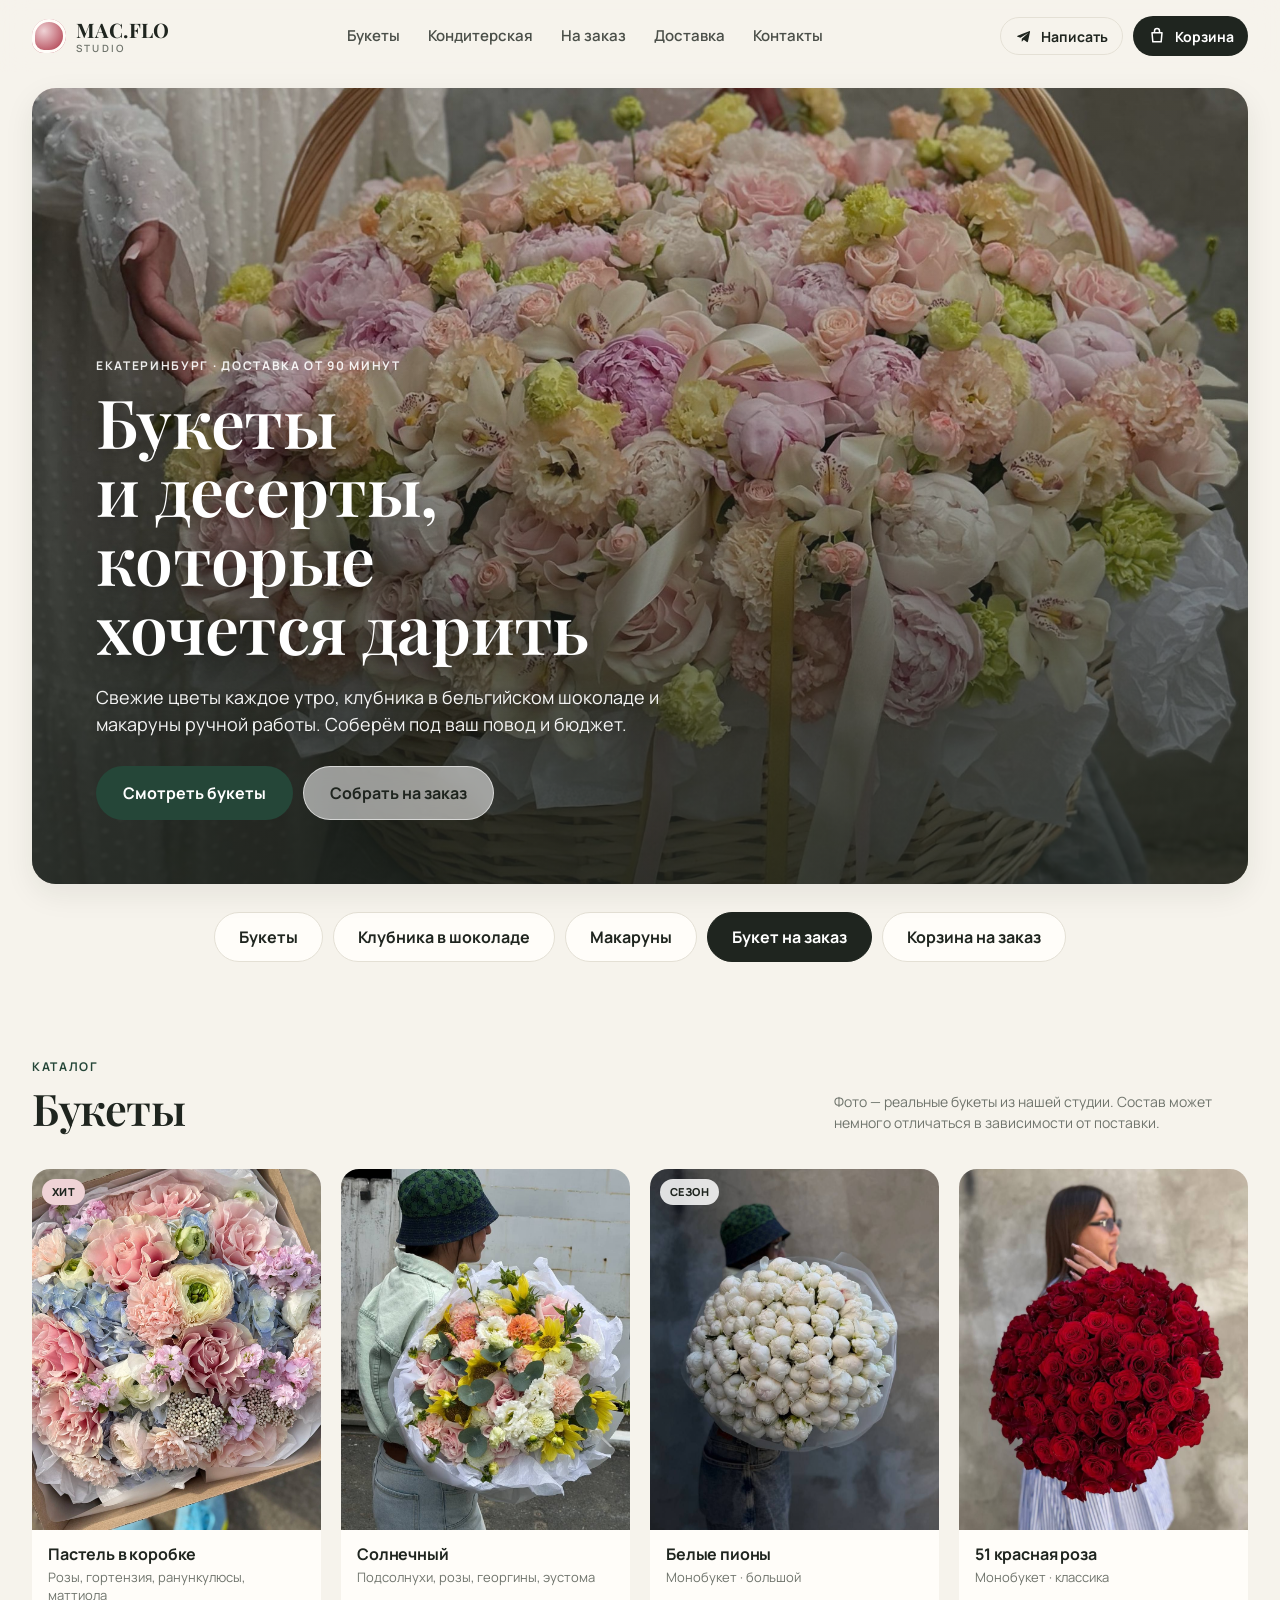
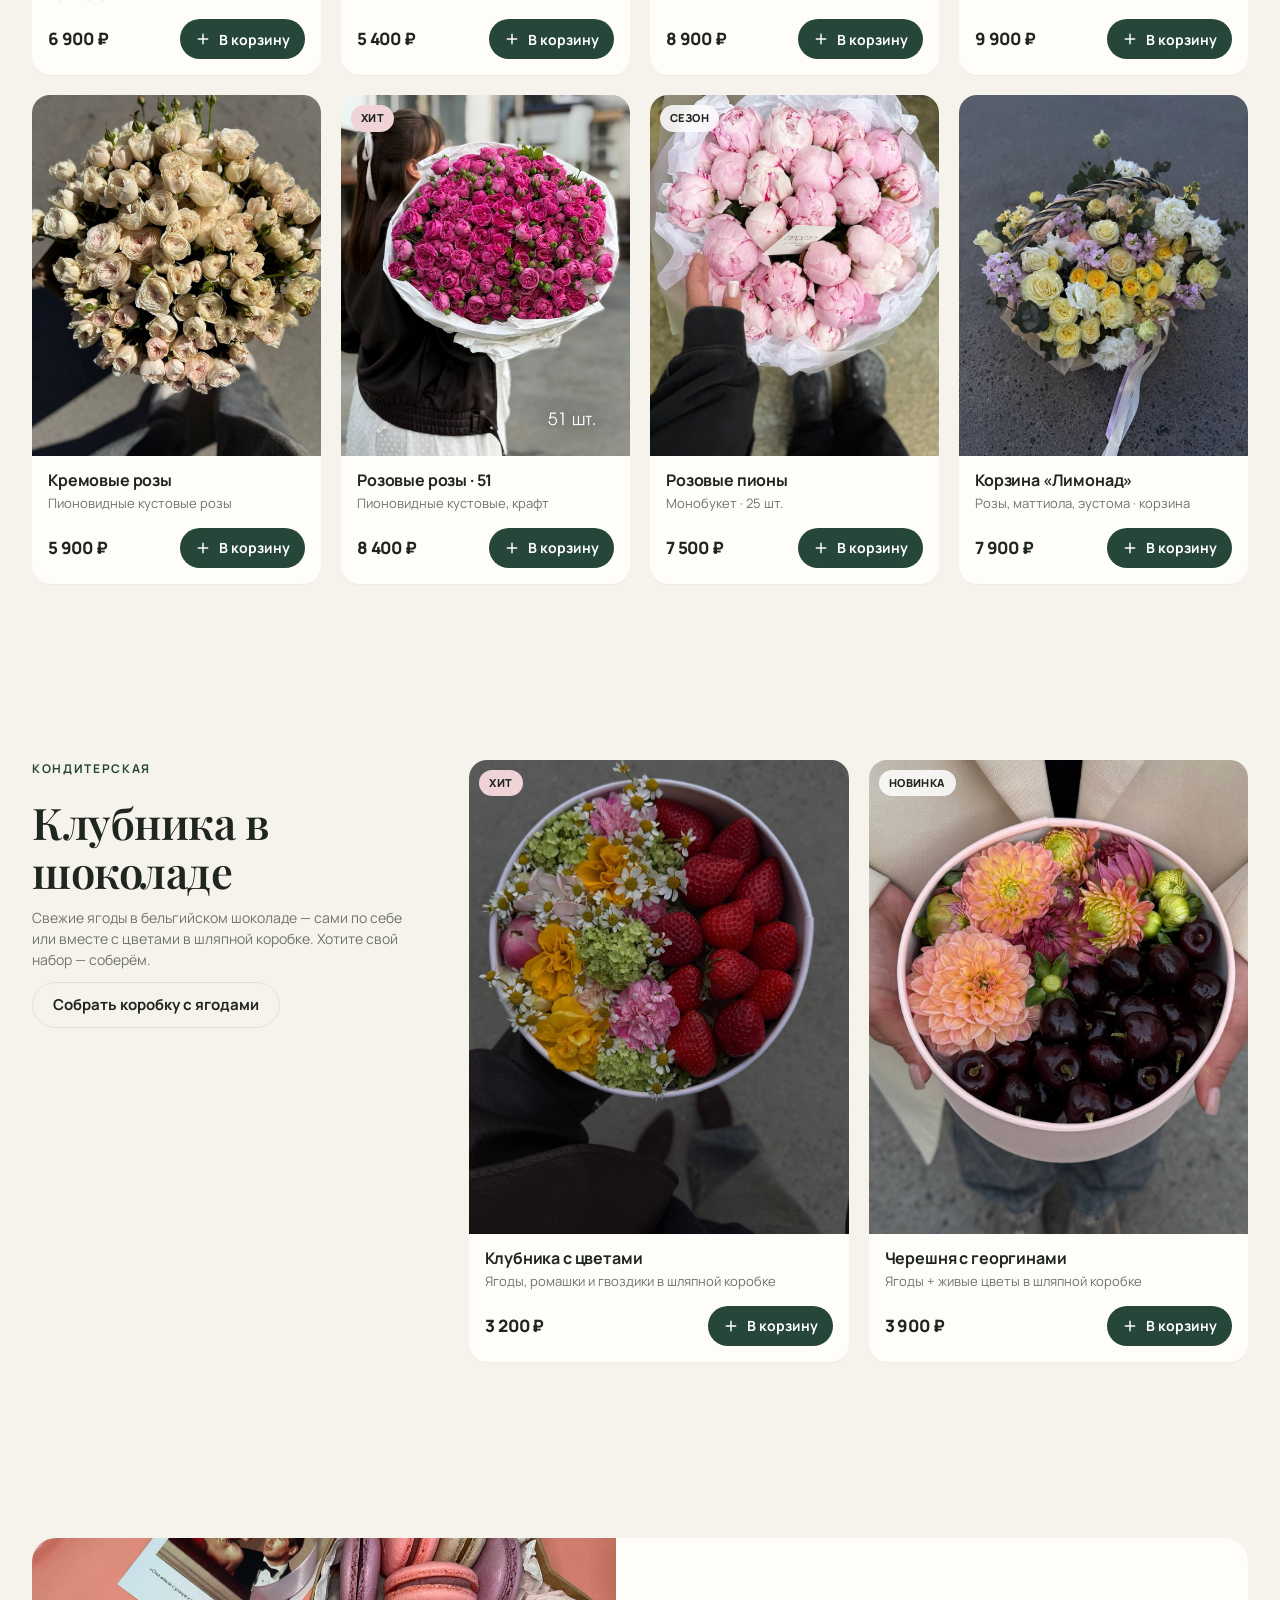
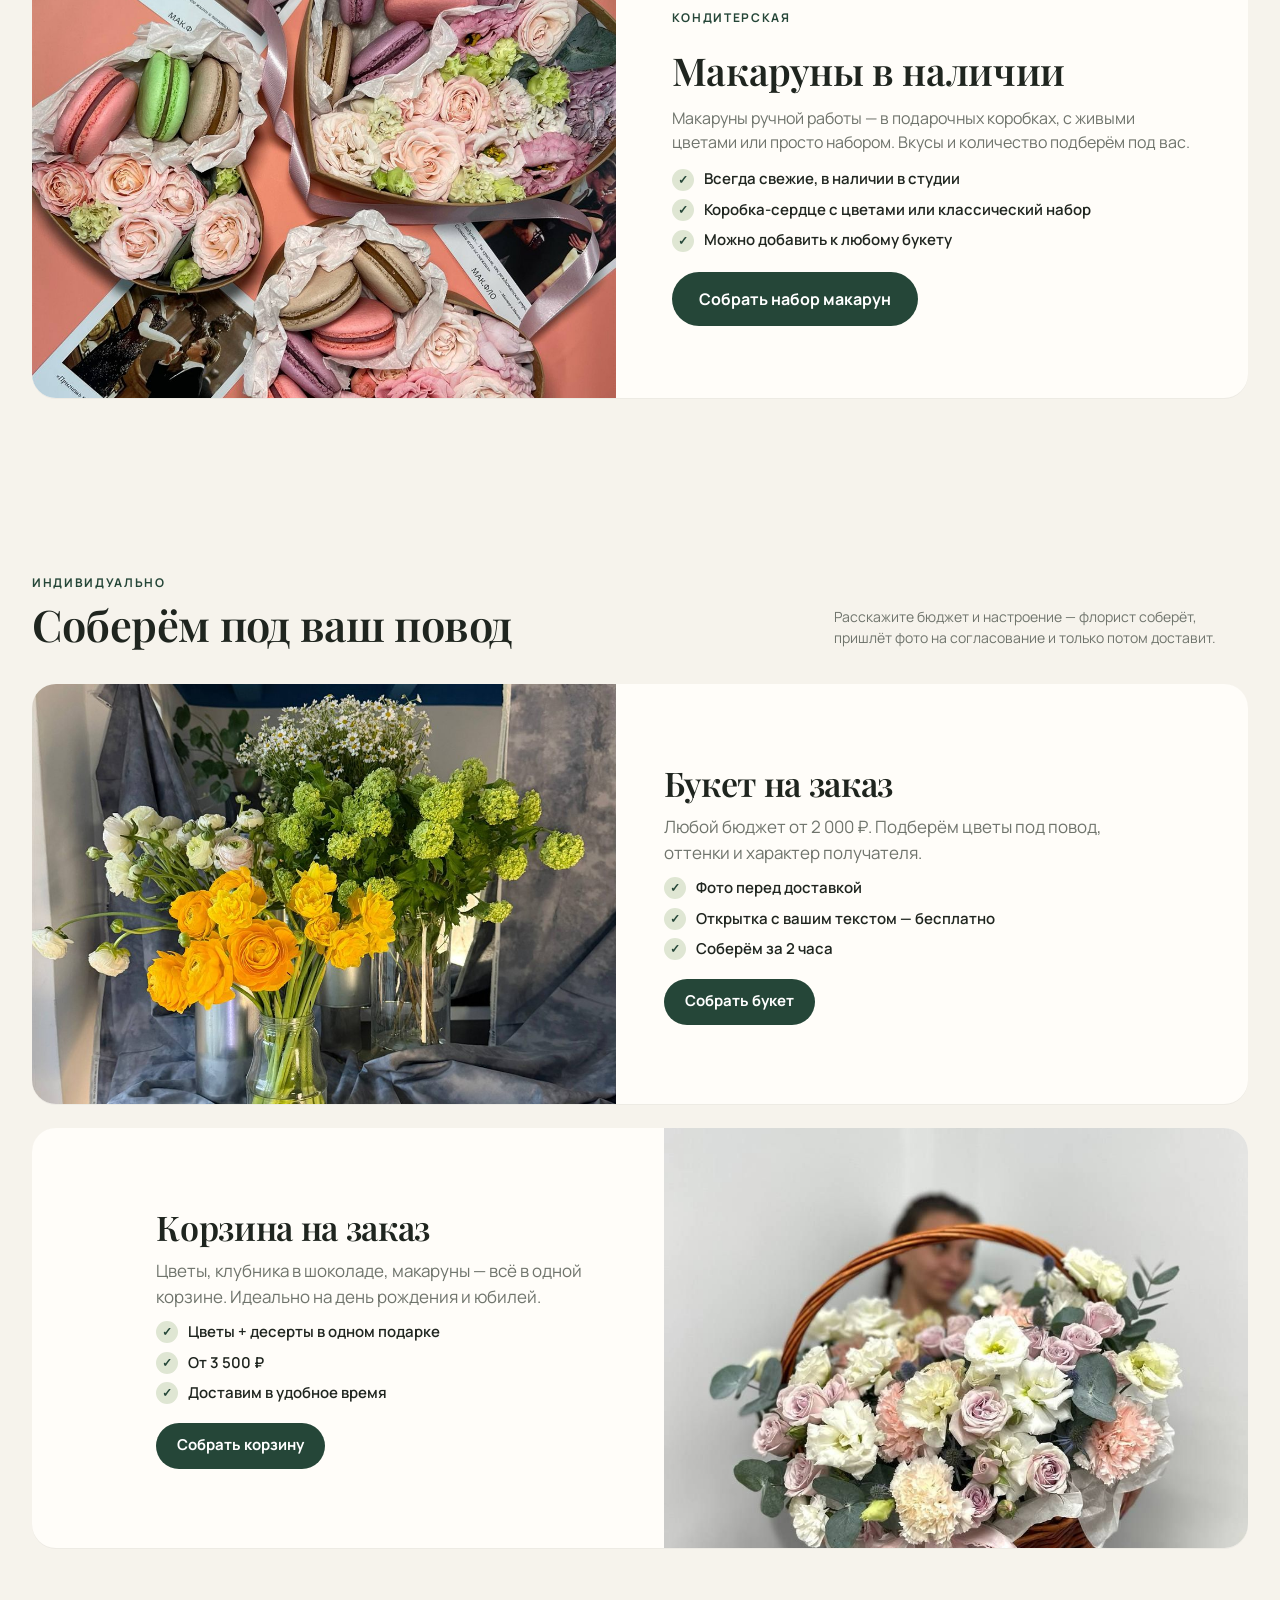
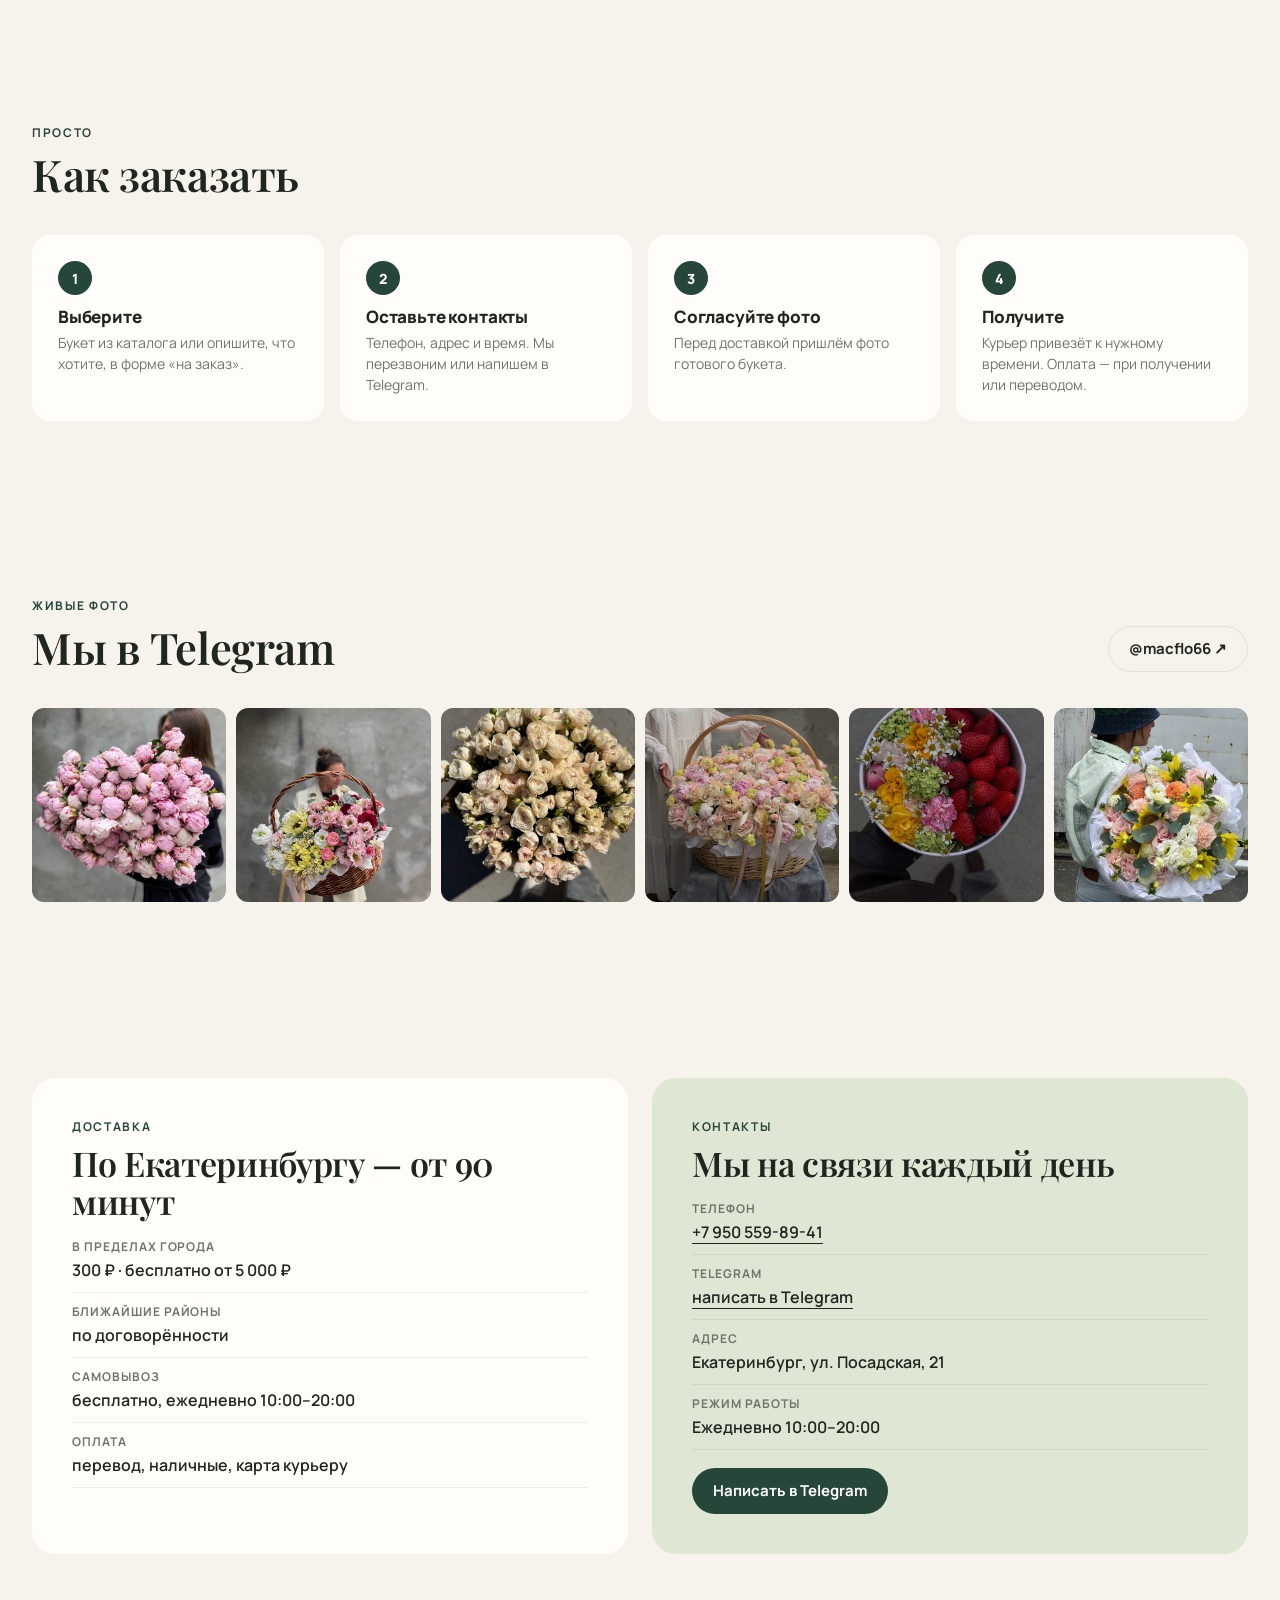
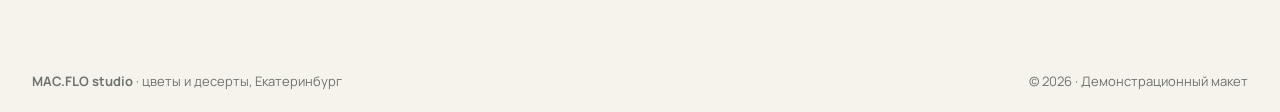
==== site/index.html @ b6277326 "MAC.FLO: демо-сайт цветочного магазина Статический лендинг: hero со схлопыванием при скролле, катало" ====
<!doctype html>
<html lang="ru">
<head>
  <meta charset="UTF-8" />
  <meta name="viewport" content="width=device-width, initial-scale=1, viewport-fit=cover" />
  <meta name="description" content="MAC.FLO — свежие букеты, клубника в шоколаде и макаруны с доставкой по Екатеринбургу. Соберём букет или корзину под ваш повод." />
  <meta name="theme-color" content="#f6f3ec" />
  <title>MAC.FLO — букеты и десерты · Екатеринбург</title>
  <link rel="icon" href="favicon.svg" type="image/svg+xml" />
  <link rel="preconnect" href="https://fonts.googleapis.com" />
  <link rel="preconnect" href="https://fonts.gstatic.com" crossorigin />
  <link href="https://fonts.googleapis.com/css2?family=Manrope:wght@400;500;600;700;800&family=Playfair+Display:wght@500;600;700&display=swap" rel="stylesheet" />
  <link rel="stylesheet" href="styles.css" />
</head>
<body>
  <a class="skip-link" href="#catalog">К каталогу</a>

  <!-- ================= HEADER ================= -->
  <header class="topbar" id="topbar">
    <div class="wrap topbar__inner">
      <a class="logo" href="#top" aria-label="MAC.FLO — на главную">
        <span class="logo__mark" aria-hidden="true"></span>
        <span class="logo__text">MAC.FLO<small>studio</small></span>
      </a>
      <nav class="topnav" aria-label="Разделы">
        <a href="#catalog">Букеты</a>
        <a href="#sweets">Кондитерская</a>
        <a href="#custom">На заказ</a>
        <a href="#delivery">Доставка</a>
        <a href="#contacts">Контакты</a>
      </nav>
      <div class="topbar__actions">
        <a class="btn btn--ghost btn--sm topbar__tg" data-tg-link href="#" target="_blank" rel="noopener">
          <svg width="18" height="18" viewBox="0 0 24 24" aria-hidden="true"><path fill="currentColor" d="M9.04 15.6 8.9 19.4c.4 0 .6-.2.8-.4l2-1.9 4.1 3c.8.4 1.3.2 1.5-.7l2.7-12.6c.3-1.2-.4-1.6-1.2-1.3L3.6 11.7c-1.1.4-1.1 1.1-.2 1.4l3.9 1.2 9.1-5.7c.4-.3.8-.1.5.2z"/></svg>
          <span>Написать</span>
        </a>
        <button class="cartbtn" type="button" data-open-cart aria-label="Открыть корзину">
          <svg width="20" height="20" viewBox="0 0 24 24" aria-hidden="true"><path fill="none" stroke="currentColor" stroke-width="1.8" stroke-linecap="round" stroke-linejoin="round" d="M6 8h12l-1 11H7L6 8zm3 0V6a3 3 0 0 1 6 0v2"/></svg>
          <span class="cartbtn__label">Корзина</span>
          <span class="cartbtn__count" data-cart-count hidden>0</span>
        </button>
      </div>
    </div>
  </header>

  <main id="top">

    <!-- ================= HERO ================= -->
    <section class="hero" aria-label="Главное">
      <div class="hero__frame" data-hero-frame>
        <div class="hero__media" data-hero-media>
          <img src="img/hero.jpg" alt="" data-ph="hero.jpg · вертикальное фото букета крупно, 1600×2000" onerror="this.classList.add('is-missing')" />
        </div>
        <div class="hero__shade" aria-hidden="true"></div>
        <div class="hero__content" data-hero-content>
          <p class="hero__eyebrow">Екатеринбург · доставка от 90 минут</p>
          <h1>Букеты и&nbsp;десерты, которые хочется дарить</h1>
          <p class="hero__lead">Свежие цветы каждое утро, клубника в бельгийском шоколаде и макаруны ручной работы. Соберём под ваш повод и бюджет.</p>
          <div class="hero__cta">
            <a class="btn btn--primary btn--lg" href="#catalog">Смотреть букеты</a>
            <a class="btn btn--glass btn--lg" href="#custom">Собрать на заказ</a>
          </div>
        </div>
      </div>
    </section>

    <!-- ================= CATEGORY NAV ================= -->
    <nav class="catnav wrap" aria-label="Категории">
      <a class="catnav__btn" href="#catalog">Букеты</a>
      <a class="catnav__btn" href="#sweets">Клубника в шоколаде</a>
      <a class="catnav__btn" href="#macarons">Макаруны</a>
      <a class="catnav__btn" href="#custom-bouquet">Букет на заказ</a>
      <a class="catnav__btn" href="#custom-basket">Корзина на заказ</a>
    </nav>

    <!-- ================= BOUQUETS ================= -->
    <section class="section wrap" id="catalog">
      <header class="section__head">
        <div>
          <p class="eyebrow">Каталог</p>
          <h2>Букеты</h2>
        </div>
        <p class="section__note">Фото — реальные букеты из нашей студии. Состав может немного отличаться в зависимости от поставки.</p>
      </header>
      <div class="grid" data-products="bouquets"></div>
    </section>

    <!-- ================= SWEETS ================= -->
    <section class="section wrap" id="sweets">
      <div class="sweets">
        <header class="sweets__head">
          <p class="eyebrow">Кондитерская</p>
          <h2>Клубника в шоколаде</h2>
          <p class="section__note">Свежие ягоды в бельгийском шоколаде — сами по себе или вместе с цветами в шляпной коробке. Хотите свой набор — соберём.</p>
          <button class="btn btn--ghost" type="button" data-open-custom="berries">Собрать коробку с ягодами</button>
        </header>
        <div class="grid grid--2" data-products="berries"></div>
      </div>
    </section>

    <!-- ================= MACARONS ================= -->
    <section class="section wrap" id="macarons">
      <article class="feature">
        <div class="feature__media media">
          <img src="img/macarons.jpg" alt="Макаруны с цветами в коробках-сердцах" data-ph="macarons" onerror="this.classList.add('is-missing')" />
        </div>
        <div class="feature__body">
          <p class="eyebrow">Кондитерская</p>
          <h2>Макаруны в наличии</h2>
          <p>Макаруны ручной работы — в подарочных коробках, с живыми цветами или просто набором. Вкусы и количество подберём под вас.</p>
          <ul class="checks">
            <li>Всегда свежие, в наличии в студии</li>
            <li>Коробка-сердце с цветами или классический набор</li>
            <li>Можно добавить к любому букету</li>
          </ul>
          <button class="btn btn--primary btn--lg" type="button" data-open-custom="macarons">Собрать набор макарун</button>
        </div>
      </article>
    </section>

    <!-- ================= CUSTOM ORDER ================= -->
    <section class="section wrap" id="custom">
      <header class="section__head">
        <div>
          <p class="eyebrow">Индивидуально</p>
          <h2>Соберём под ваш повод</h2>
        </div>
        <p class="section__note">Расскажите бюджет и настроение — флорист соберёт, пришлёт фото на согласование и только потом доставит.</p>
      </header>

      <div class="custom">
        <article class="custom__card" id="custom-bouquet">
          <div class="custom__media media">
            <img src="img/custom-bouquet.jpg" alt="" data-ph="custom-bouquet · флорист собирает букет" onerror="this.classList.add('is-missing')" />
          </div>
          <div class="custom__body">
            <h3>Букет на заказ</h3>
            <p>Любой бюджет от 2 000 ₽. Подберём цветы под повод, оттенки и характер получателя.</p>
            <ul class="checks">
              <li>Фото перед доставкой</li>
              <li>Открытка с вашим текстом — бесплатно</li>
              <li>Соберём за 2 часа</li>
            </ul>
            <button class="btn btn--primary" type="button" data-open-custom="bouquet">Собрать букет</button>
          </div>
        </article>

        <article class="custom__card" id="custom-basket">
          <div class="custom__media media">
            <img src="img/custom-basket.jpg" alt="" data-ph="custom-basket · корзина с цветами и клубникой" onerror="this.classList.add('is-missing')" />
          </div>
          <div class="custom__body">
            <h3>Корзина на заказ</h3>
            <p>Цветы, клубника в шоколаде, макаруны — всё в одной корзине. Идеально на день рождения и юбилей.</p>
            <ul class="checks">
              <li>Цветы + десерты в одном подарке</li>
              <li>От 3 500 ₽</li>
              <li>Доставим в удобное время</li>
            </ul>
            <button class="btn btn--primary" type="button" data-open-custom="basket">Собрать корзину</button>
          </div>
        </article>
      </div>
    </section>

    <!-- ================= HOW IT WORKS ================= -->
    <section class="section wrap steps-section" id="how">
      <header class="section__head">
        <div>
          <p class="eyebrow">Просто</p>
          <h2>Как заказать</h2>
        </div>
      </header>
      <ol class="steps">
        <li><span class="steps__n">1</span><h3>Выберите</h3><p>Букет из каталога или опишите, что хотите, в форме «на заказ».</p></li>
        <li><span class="steps__n">2</span><h3>Оставьте контакты</h3><p>Телефон, адрес и время. Мы перезвоним или напишем в Telegram.</p></li>
        <li><span class="steps__n">3</span><h3>Согласуйте фото</h3><p>Перед доставкой пришлём фото готового букета.</p></li>
        <li><span class="steps__n">4</span><h3>Получите</h3><p>Курьер привезёт к нужному времени. Оплата — при получении или переводом.</p></li>
      </ol>
    </section>

    <!-- ================= INSTAGRAM ================= -->
    <section class="section wrap" id="insta">
      <header class="section__head">
        <div>
          <p class="eyebrow">Живые фото</p>
          <h2>Мы в Telegram</h2>
        </div>
        <a class="btn btn--ghost" data-tg-link href="#" target="_blank" rel="noopener">@macflo66 ↗</a>
      </header>
      <div class="insta">
        <a class="insta__item media" data-tg-link href="#" target="_blank" rel="noopener"><img src="img/insta-01.jpg" alt="" data-ph="insta-01" onerror="this.classList.add('is-missing')" /></a>
        <a class="insta__item media" data-tg-link href="#" target="_blank" rel="noopener"><img src="img/insta-02.jpg" alt="" data-ph="insta-02" onerror="this.classList.add('is-missing')" /></a>
        <a class="insta__item media" data-tg-link href="#" target="_blank" rel="noopener"><img src="img/insta-03.jpg" alt="" data-ph="insta-03" onerror="this.classList.add('is-missing')" /></a>
        <a class="insta__item media" data-tg-link href="#" target="_blank" rel="noopener"><img src="img/insta-04.jpg" alt="" data-ph="insta-04" onerror="this.classList.add('is-missing')" /></a>
        <a class="insta__item media" data-tg-link href="#" target="_blank" rel="noopener"><img src="img/insta-05.jpg" alt="" data-ph="insta-05" onerror="this.classList.add('is-missing')" /></a>
        <a class="insta__item media" data-tg-link href="#" target="_blank" rel="noopener"><img src="img/insta-06.jpg" alt="" data-ph="insta-06" onerror="this.classList.add('is-missing')" /></a>
      </div>
    </section>

    <!-- ================= DELIVERY & CONTACTS ================= -->
    <section class="section wrap" id="delivery">
      <div class="info">
        <div class="info__card">
          <p class="eyebrow">Доставка</p>
          <h2>По Екатеринбургу — от 90 минут</h2>
          <dl class="facts">
            <div><dt>В пределах города</dt><dd>300 ₽ · бесплатно от 5 000 ₽</dd></div>
            <div><dt>Ближайшие районы</dt><dd>по договорённости</dd></div>
            <div><dt>Самовывоз</dt><dd>бесплатно, ежедневно 10:00–20:00</dd></div>
            <div><dt>Оплата</dt><dd>перевод, наличные, карта курьеру</dd></div>
          </dl>
        </div>
        <div class="info__card info__card--contacts" id="contacts">
          <p class="eyebrow">Контакты</p>
          <h2>Мы на связи каждый день</h2>
          <dl class="facts">
            <div><dt>Телефон</dt><dd><a href="tel:+79505598941">+7 950 559-89-41</a></dd></div>
            <div><dt>Telegram</dt><dd><a data-tg-link href="#" target="_blank" rel="noopener">написать в Telegram</a></dd></div>
            <div><dt>Адрес</dt><dd>Екатеринбург, ул. Посадская, 21</dd></div>
            <div><dt>Режим работы</dt><dd>Ежедневно 10:00–20:00</dd></div>
          </dl>
          <a class="btn btn--primary" data-tg-link href="#" target="_blank" rel="noopener">Написать в Telegram</a>
        </div>
      </div>
    </section>
  </main>

  <footer class="footer">
    <div class="wrap footer__inner">
      <p><strong>MAC.FLO studio</strong> · цветы и десерты, Екатеринбург</p>
      <p>© <span data-year></span> · Демонстрационный макет</p>
    </div>
  </footer>

  <!-- ================= MOBILE BOTTOM BAR ================= -->
  <nav class="bottombar" aria-label="Быстрые действия">
    <a href="#catalog"><svg viewBox="0 0 24 24" aria-hidden="true"><path fill="none" stroke="currentColor" stroke-width="1.8" stroke-linecap="round" d="M4 5h6v6H4zM14 5h6v6h-6zM4 13h6v6H4zM14 13h6v6h-6z"/></svg><span>Каталог</span></a>
    <a href="#custom"><svg viewBox="0 0 24 24" aria-hidden="true"><path fill="none" stroke="currentColor" stroke-width="1.8" stroke-linecap="round" stroke-linejoin="round" d="M12 20s-7-4.5-7-10a4 4 0 0 1 7-2.6A4 4 0 0 1 19 10c0 5.5-7 10-7 10z"/></svg><span>На заказ</span></a>
    <a data-tg-link href="#" target="_blank" rel="noopener"><svg viewBox="0 0 24 24" aria-hidden="true"><path fill="currentColor" d="M9.04 15.6 8.9 19.4c.4 0 .6-.2.8-.4l2-1.9 4.1 3c.8.4 1.3.2 1.5-.7l2.7-12.6c.3-1.2-.4-1.6-1.2-1.3L3.6 11.7c-1.1.4-1.1 1.1-.2 1.4l3.9 1.2 9.1-5.7c.4-.3.8-.1.5.2z"/></svg><span>Telegram</span></a>
    <button type="button" data-open-cart><svg viewBox="0 0 24 24" aria-hidden="true"><path fill="none" stroke="currentColor" stroke-width="1.8" stroke-linecap="round" stroke-linejoin="round" d="M6 8h12l-1 11H7L6 8zm3 0V6a3 3 0 0 1 6 0v2"/></svg><span>Корзина</span><b data-cart-count hidden>0</b></button>
  </nav>

  <!-- ================= CART DRAWER ================= -->
  <div class="overlay" data-overlay hidden></div>
  <aside class="drawer" id="cart" role="dialog" aria-modal="true" aria-labelledby="cart-title" hidden>
    <header class="drawer__head">
      <h2 id="cart-title">Корзина</h2>
      <button class="iconbtn" type="button" data-close-drawer aria-label="Закрыть">✕</button>
    </header>

    <div class="drawer__body" data-cart-view="items">
      <div class="cart-empty" data-cart-empty>
        <p>Пока пусто.</p>
        <a class="btn btn--primary" href="#catalog" data-close-drawer>Выбрать букет</a>
      </div>
      <ul class="cart-list" data-cart-list></ul>
    </div>

    <footer class="drawer__foot" data-cart-foot hidden>
      <div class="drawer__total"><span>Итого</span><strong data-cart-total>0 ₽</strong></div>
      <p class="drawer__hint">Доставка считается после подтверждения. От 5 000 ₽ — бесплатно.</p>
      <button class="btn btn--primary btn--lg btn--block" type="button" data-go-checkout>Оформить заказ</button>
    </footer>

    <!-- checkout form -->
    <form class="drawer__body checkout" data-cart-view="checkout" hidden novalidate>
      <button class="linkbtn" type="button" data-back-to-cart>← Назад в корзину</button>
      <h3>Куда и когда доставить</h3>

      <fieldset class="seg" aria-label="Способ получения">
        <label><input type="radio" name="fulfil" value="delivery" checked /><span>Доставка</span></label>
        <label><input type="radio" name="fulfil" value="pickup" /><span>Самовывоз</span></label>
      </fieldset>

      <label class="field"><span>Ваше имя</span><input name="name" required autocomplete="name" placeholder="Анна" /></label>
      <label class="field"><span>Телефон</span><input name="phone" required type="tel" inputmode="tel" autocomplete="tel" placeholder="+7 900 000-00-00" /></label>
      <label class="field" data-address-field><span>Адрес доставки</span><input name="address" autocomplete="street-address" placeholder="Улица, дом, квартира" /></label>
      <div class="field-row">
        <label class="field"><span>Дата</span><input name="date" type="date" required /></label>
        <label class="field"><span>Время</span>
          <select name="time" required>
            <option value="">Выберите</option>
            <option>10:00–13:00</option><option>13:00–16:00</option><option>16:00–20:00</option>
          </select>
        </label>
      </div>
      <label class="field"><span>Текст открытки <em>необязательно</em></span><input name="card" placeholder="С днём рождения, мама!" /></label>
      <label class="field"><span>Комментарий <em>необязательно</em></span><textarea name="comment" rows="2" placeholder="Позвонить за час, не звонить в домофон…"></textarea></label>

      <div class="drawer__total"><span>Итого</span><strong data-cart-total>0 ₽</strong></div>
      <button class="btn btn--primary btn--lg btn--block" type="submit">Отправить заказ</button>
      <p class="drawer__hint">Нажимая кнопку, вы соглашаетесь на обработку персональных данных. Мы перезвоним для подтверждения.</p>
    </form>

    <!-- success -->
    <div class="drawer__body success" data-cart-view="success" hidden>
      <div class="success__icon" aria-hidden="true">✓</div>
      <h3>Заказ <span data-order-no>№1</span> принят</h3>
      <p>Мы уже получили его в Telegram и скоро свяжемся с вами для подтверждения.</p>
      <button class="btn btn--primary" type="button" data-close-drawer>Отлично</button>
    </div>
  </aside>

  <!-- ================= CUSTOM ORDER MODAL ================= -->
  <div class="modal" id="custom-modal" role="dialog" aria-modal="true" aria-labelledby="custom-title" hidden>
    <form class="modal__card" novalidate>
      <header class="drawer__head">
        <h2 id="custom-title">Букет на заказ</h2>
        <button class="iconbtn" type="button" data-close-modal aria-label="Закрыть">✕</button>
      </header>
      <div class="modal__body">
        <input type="hidden" name="kind" value="bouquet" />
        <div class="field">
          <span data-budget-label>Бюджет</span>
          <div class="chips" data-chips="budget"></div>
        </div>
        <div class="field">
          <span>Повод</span>
          <div class="chips" data-chips="occasion">
            <button type="button" class="chip">День рождения</button>
            <button type="button" class="chip">Свидание</button>
            <button type="button" class="chip">Маме</button>
            <button type="button" class="chip">Юбилей</button>
            <button type="button" class="chip">Просто так</button>
          </div>
        </div>
        <div class="field">
          <span data-palette-label>Оттенки</span>
          <div class="chips chips--colors" data-chips="colors" data-multi></div>
        </div>
        <div class="field" data-extra-field hidden>
          <span data-extra-label>Вкусы</span>
          <div class="chips" data-chips="extra" data-multi></div>
        </div>
        <label class="field"><span>Пожелания <em>необязательно</em></span><textarea name="wish" rows="2" placeholder="Любит пионы, без лилий, нужен большой…"></textarea></label>
        <div class="field-row">
          <label class="field"><span>Ваше имя</span><input name="name" required placeholder="Анна" /></label>
          <label class="field"><span>Телефон</span><input name="phone" required type="tel" inputmode="tel" placeholder="+7 900 000-00-00" /></label>
        </div>
        <label class="field"><span>Когда нужно</span><input name="date" type="date" /></label>
      </div>
      <footer class="modal__foot">
        <button class="btn btn--primary btn--lg btn--block" type="submit">Отправить заявку</button>
        <a class="btn btn--ghost btn--block" data-tg-link href="#" target="_blank" rel="noopener">Или написать в Telegram напрямую</a>
      </footer>
      <div class="modal__success" hidden>
        <div class="success__icon" aria-hidden="true">✓</div>
        <h3>Заявка отправлена</h3>
        <p>Флорист свяжется с вами в течение 15 минут в рабочее время.</p>
        <button class="btn btn--primary" type="button" data-close-modal>Хорошо</button>
      </div>
    </form>
  </div>

  <div class="toast" role="status" aria-live="polite" data-toast></div>

  <script src="secrets.js"></script>
  <script src="config.js"></script>
  <script src="app.js"></script>
</body>
</html>
---- site/styles.css ----
/* ============================================================
   MAC.FLO — светлый инста-магазин. Mobile-first.
   ============================================================ */

:root {
  --paper: #f6f3ec;
  --surface: #fffdf9;
  --ink: #1f251f;
  --muted: #6f746c;
  --line: #e4e0d5;
  --green: #254638;
  --green-hover: #1b3629;
  --sage: #dfe6d3;
  --clay: #ead9d0;
  --sand: #ebe2cc;
  --rose: #efd3d6;
  --berry: #b8515f;
  --shadow: 0 10px 30px rgba(31, 37, 31, .08);
  --shadow-lg: 0 24px 60px rgba(31, 37, 31, .16);
  --r-xl: 32px;
  --r-lg: 24px;
  --r-md: 18px;
  --r-sm: 12px;
  --font-body: "Manrope", "Segoe UI", Arial, sans-serif;
  --font-display: "Playfair Display", Georgia, "Times New Roman", serif;
  --topbar-h: 64px;
  --bottombar-h: 66px;
  --hero-p: 0; /* 0..1 — прогресс схлопывания hero, задаёт JS */
}

* { box-sizing: border-box; }
html { scroll-behavior: smooth; -webkit-text-size-adjust: 100%; }
@media (prefers-reduced-motion: reduce) { html { scroll-behavior: auto; } }
body {
  margin: 0;
  color: var(--ink);
  background: var(--paper);
  font-family: var(--font-body);
  font-size: 16px;
  line-height: 1.5;
  -webkit-font-smoothing: antialiased;
  padding-bottom: calc(var(--bottombar-h) + env(safe-area-inset-bottom));
}
body.is-locked { overflow: hidden; }
html, body { overflow-x: clip; }
img { display: block; max-width: 100%; }
button { font: inherit; color: inherit; cursor: pointer; }
a { color: inherit; }
h1, h2, h3 { margin: 0; font-family: var(--font-display); font-weight: 600; letter-spacing: -.01em; line-height: 1.12; }
h2 { font-size: clamp(28px, 4.2vw, 44px); }
h3 { font-size: 20px; }
p { margin: 0; }
.wrap { width: min(1240px, 100% - 32px); margin-inline: auto; }
.eyebrow { margin: 0 0 8px; color: var(--green); font-size: 12px; font-weight: 700; letter-spacing: .14em; text-transform: uppercase; }
.skip-link { position: fixed; z-index: 100; top: 8px; left: 8px; padding: 10px 14px; border-radius: 999px; background: var(--ink); color: #fff; transform: translateY(-200%); }
.skip-link:focus { transform: none; }
:focus-visible { outline: 3px solid rgba(37, 70, 56, .45); outline-offset: 2px; }

/* ---------- Buttons ---------- */
.btn {
  display: inline-flex; align-items: center; justify-content: center; gap: 8px;
  min-height: 46px; padding: 0 20px; border-radius: 999px;
  border: 1.5px solid transparent; font-weight: 700; font-size: 15px; text-decoration: none;
  transition: background .2s, color .2s, border-color .2s, transform .15s, box-shadow .2s;
  white-space: nowrap;
}
.btn:active { transform: scale(.98); }
.btn--primary { background: var(--green); color: #fff; }
.btn--primary:hover { background: var(--green-hover); }
.btn--ghost { background: transparent; border-color: var(--line); color: var(--ink); }
.btn--ghost:hover { border-color: var(--ink); }
.btn--glass { background: rgba(255, 255, 255, .55); border-color: rgba(255,255,255,.6); color: var(--ink); backdrop-filter: blur(10px); }
.btn--glass:hover { background: rgba(255, 255, 255, .8); }
.btn--lg { min-height: 54px; padding: 0 26px; font-size: 16px; }
.btn--sm { min-height: 38px; padding: 0 14px; font-size: 14px; }
.btn--block { width: 100%; }
.iconbtn { display: grid; place-items: center; width: 40px; height: 40px; border: 0; border-radius: 50%; background: var(--paper); font-size: 16px; }
.iconbtn:hover { background: var(--line); }
.linkbtn { border: 0; padding: 0; background: none; color: var(--muted); font-weight: 600; }
.linkbtn:hover { color: var(--ink); }

/* ---------- Topbar ---------- */
.topbar { position: sticky; top: 0; z-index: 40; background: rgba(246, 243, 236, .86); backdrop-filter: blur(14px); -webkit-backdrop-filter: blur(14px); }
.topbar__inner { display: flex; align-items: center; justify-content: space-between; gap: 16px; min-height: var(--topbar-h); }
.logo { display: inline-flex; align-items: center; gap: 10px; text-decoration: none; }
.logo__mark { width: 34px; height: 34px; border-radius: 50% 50% 50% 12px; background: radial-gradient(circle at 35% 35%, var(--rose), var(--berry) 70%); box-shadow: inset 0 0 0 3px var(--surface); }
.logo__text { font-family: var(--font-display); font-weight: 700; font-size: 20px; letter-spacing: .02em; line-height: 1; }
.logo__text small { display: block; font-family: var(--font-body); font-size: 10px; font-weight: 600; letter-spacing: .22em; text-transform: uppercase; color: var(--muted); margin-top: 3px; }
.topnav { display: none; gap: 28px; }
.topnav a { text-decoration: none; font-weight: 600; font-size: 15px; color: var(--ink); opacity: .8; white-space: nowrap; }
.topnav a:hover { opacity: 1; }
.topbar__actions { display: flex; align-items: center; gap: 10px; }
.topbar__tg { display: none; }
.cartbtn { position: relative; display: inline-flex; align-items: center; gap: 8px; min-height: 40px; padding: 0 14px; border: 0; border-radius: 999px; background: var(--ink); color: #fff; font-weight: 700; font-size: 14px; }
.cartbtn__label { display: none; }
.cartbtn__count { display: grid; place-items: center; min-width: 22px; height: 22px; padding: 0 6px; border-radius: 999px; background: var(--rose); color: var(--ink); font-size: 12px; }
.cartbtn__count[hidden] { display: none; }

/* ---------- Hero ---------- */
.hero { padding: 8px 8px 0; }
.hero__frame {
  position: relative; overflow: hidden; isolation: isolate;
  height: calc(100svh - var(--topbar-h) - var(--bottombar-h) - 16px); min-height: 520px; max-height: 860px;
  border-radius: calc(var(--r-lg) + 20px * var(--hero-p));
  transform: scale(calc(1 - .07 * var(--hero-p)));
  transform-origin: 50% 0;
  background: linear-gradient(160deg, var(--rose), var(--sand) 55%, var(--sage));
  box-shadow: var(--shadow);
  will-change: transform;
}
.hero__media { position: absolute; inset: 0; transform: translateY(calc(var(--hero-p) * 8%)) scale(calc(1 + .06 * var(--hero-p))); }
.hero__media img { width: 100%; height: 100%; object-fit: cover; }
.hero__media img.is-missing { display: none; }
.hero__shade { position: absolute; inset: 0; background: linear-gradient(180deg, rgba(31,37,31,.18) 0%, rgba(31,37,31,.30) 40%, rgba(31,37,31,.78) 100%); }
.hero__content {
  position: absolute; left: 0; right: 0; bottom: 0; padding: 24px 22px 28px; color: #fff;
  opacity: calc(1 - var(--hero-p) * 1.4); transform: translateY(calc(var(--hero-p) * 30px));
}
.hero__eyebrow { margin-bottom: 12px; font-size: 12px; font-weight: 700; letter-spacing: .14em; text-transform: uppercase; opacity: .9; }
.hero h1 { max-width: 12ch; font-size: clamp(38px, 8.5vw, 76px); font-weight: 600; line-height: 1.02; text-shadow: 0 2px 24px rgba(0,0,0,.45); }
.hero__lead { max-width: 48ch; margin: 16px 0 22px; font-size: 15px; line-height: 1.5; opacity: .95; text-shadow: 0 1px 12px rgba(0,0,0,.4); }
.hero__cta { display: flex; flex-wrap: wrap; gap: 10px; }
.hero__cta .btn { flex: 1 1 auto; }

/* ---------- Placeholder for missing photos ---------- */
.media { position: relative; overflow: hidden; background: linear-gradient(150deg, var(--sage), var(--sand) 50%, var(--rose)); }
.media img { width: 100%; height: 100%; object-fit: cover; }
.media img.is-missing { display: none; }
.media.ph::after {
  content: "нет фото · " attr(data-ph); position: absolute; inset: 0; display: grid; place-items: center; padding: 12px;
  color: rgba(31,37,31,.55); font-size: 11px; font-weight: 600; letter-spacing: .04em; text-align: center; line-height: 1.4;
}
.hero__frame.ph::after { content: "img/" attr(data-ph); position: absolute; top: 60px; left: 16px; right: 16px; color: rgba(31,37,31,.5); font-size: 12px; font-weight: 600; z-index: 1; }

/* ---------- Category nav ---------- */
.catnav { display: flex; gap: 10px; padding: 20px 0 4px; overflow-x: auto; scrollbar-width: none; -webkit-overflow-scrolling: touch; }
.catnav::-webkit-scrollbar { display: none; }
.catnav__btn { flex: none; display: inline-flex; align-items: center; min-height: 46px; padding: 0 20px; border: 1.5px solid var(--line); border-radius: 999px; background: var(--surface); font-weight: 700; font-size: 15px; text-decoration: none; color: var(--ink); transition: background .2s, border-color .2s, color .2s, transform .15s; }
.catnav__btn:hover { border-color: var(--ink); }
.catnav__btn:active { transform: scale(.98); }
.catnav__btn.is-active { background: var(--ink); border-color: var(--ink); color: #fff; }

/* ---------- Sections ---------- */
.section { padding: 44px 0; scroll-margin-top: calc(var(--topbar-h) + 8px); }
.section__head { display: flex; flex-direction: column; gap: 16px; margin-bottom: 20px; }
.section__note { max-width: 46ch; color: var(--muted); font-size: 14px; }

/* ---------- Product grid & cards ---------- */
.grid { display: grid; grid-template-columns: repeat(2, minmax(0, 1fr)); gap: 12px; }
.grid[hidden] { display: none; }
.card { display: flex; flex-direction: column; border-radius: var(--r-md); background: var(--surface); box-shadow: 0 1px 0 rgba(31,37,31,.04); overflow: hidden; transition: transform .2s, box-shadow .2s; }
@media (hover: hover) { .card:hover { transform: translateY(-3px); box-shadow: var(--shadow); } }
.card__media { aspect-ratio: 4 / 5; }
.card__badge { position: absolute; top: 10px; left: 10px; padding: 5px 10px; border-radius: 999px; background: rgba(255,255,255,.85); backdrop-filter: blur(6px); font-size: 11px; font-weight: 800; letter-spacing: .04em; text-transform: uppercase; }
.card__badge--hit { background: var(--rose); }
.card__body { display: flex; flex-direction: column; gap: 4px; padding: 12px 12px 12px; flex: 1; }
.card__name { font-family: var(--font-body); font-size: 15px; font-weight: 700; line-height: 1.25; }
.card__note { color: var(--muted); font-size: 12.5px; line-height: 1.35; }
.card__foot { display: flex; align-items: center; justify-content: space-between; gap: 8px; margin-top: auto; padding-top: 10px; }
.card__price { font-size: 17px; font-weight: 800; letter-spacing: -.01em; white-space: nowrap; }
.card__add { min-height: 40px; padding: 0 14px; font-size: 14px; }
.card__add svg { width: 16px; height: 16px; }
.stepper { display: inline-flex; align-items: center; border-radius: 999px; background: var(--green); color: #fff; }
.stepper button { width: 36px; height: 40px; border: 0; background: none; color: inherit; font-size: 18px; font-weight: 700; border-radius: 999px; }
.stepper button:hover { background: rgba(255,255,255,.12); }
.stepper span { min-width: 22px; text-align: center; font-weight: 800; font-size: 15px; }
.stepper[hidden], .card__add[hidden] { display: none; }



/* ---------- Custom order ---------- */
.custom { display: grid; gap: 16px; }
.custom__card { display: flex; flex-direction: column; border-radius: var(--r-lg); background: var(--surface); overflow: hidden; box-shadow: 0 1px 0 rgba(31,37,31,.04); }
.custom__media { aspect-ratio: 4 / 3; }
.custom__body { display: flex; flex-direction: column; gap: 12px; padding: 20px; }
.custom__body h3 { font-size: 26px; }
.custom__body p { color: var(--muted); }
.checks { margin: 0; padding: 0; list-style: none; display: grid; gap: 6px; font-size: 14px; font-weight: 600; }
.checks li { display: flex; align-items: center; gap: 10px; }
.checks li::before { content: "✓"; display: grid; place-items: center; width: 22px; height: 22px; border-radius: 50%; background: var(--sage); color: var(--green); font-size: 12px; font-weight: 800; }
.custom__body .btn { align-self: flex-start; margin-top: 6px; }

/* ---------- Steps ---------- */
.steps { display: grid; grid-template-columns: repeat(2, 1fr); gap: 12px; margin: 0; padding: 0; list-style: none; counter-reset: s; }
.steps li { padding: 18px; border-radius: var(--r-md); background: var(--surface); }
.steps__n { display: grid; place-items: center; width: 34px; height: 34px; margin-bottom: 12px; border-radius: 50%; background: var(--green); color: #fff; font-weight: 800; font-size: 14px; }
.steps h3 { font-family: var(--font-body); font-size: 16px; font-weight: 800; margin-bottom: 6px; }
.steps p { color: var(--muted); font-size: 14px; }

/* ---------- Instagram ---------- */
.insta { display: grid; grid-template-columns: repeat(3, 1fr); gap: 8px; }
.insta__item { aspect-ratio: 1; border-radius: var(--r-sm); transition: transform .2s; }
.insta__item:hover { transform: scale(1.02); }

/* ---------- Delivery & contacts ---------- */
.info { display: grid; gap: 16px; }
.info__card { padding: 24px 20px; border-radius: var(--r-lg); background: var(--surface); }
.info__card--contacts { background: var(--sage); }
.info__card h2 { font-size: clamp(24px, 3.4vw, 34px); margin-bottom: 18px; }
.facts { margin: 0 0 18px; display: grid; gap: 10px; }
.facts div { display: flex; flex-direction: column; gap: 2px; padding-bottom: 10px; border-bottom: 1px solid rgba(31,37,31,.08); }
.facts dt { font-size: 12px; font-weight: 700; letter-spacing: .08em; text-transform: uppercase; color: var(--muted); }
.facts dd { margin: 0; font-weight: 600; }
.facts a { text-decoration: none; border-bottom: 1.5px solid currentColor; }

/* ---------- Footer ---------- */
.footer { padding: 30px 0 20px; color: var(--muted); font-size: 13px; }
.footer__inner { display: flex; flex-direction: column; gap: 6px; }

/* ---------- Bottom bar (mobile) ---------- */
.bottombar {
  position: fixed; left: 0; right: 0; bottom: 0; z-index: 40;
  display: grid; grid-template-columns: repeat(4, 1fr);
  min-height: var(--bottombar-h); padding-bottom: env(safe-area-inset-bottom);
  background: rgba(255, 253, 249, .92); backdrop-filter: blur(14px); -webkit-backdrop-filter: blur(14px);
  border-top: 1px solid var(--line);
}
.bottombar a, .bottombar button { position: relative; display: flex; flex-direction: column; align-items: center; justify-content: center; gap: 4px; border: 0; background: none; text-decoration: none; font-size: 11px; font-weight: 700; color: var(--ink); }
.bottombar svg { width: 24px; height: 24px; }
.bottombar b { position: absolute; top: 8px; left: calc(50% + 6px); min-width: 18px; height: 18px; padding: 0 5px; border-radius: 999px; background: var(--berry); color: #fff; font-size: 11px; display: grid; place-items: center; }
.bottombar b[hidden] { display: none; }

/* ---------- Drawer (cart) ---------- */
.overlay { position: fixed; inset: 0; z-index: 50; background: rgba(31,37,31,.4); backdrop-filter: blur(2px); opacity: 0; transition: opacity .25s; }
.overlay.is-open { opacity: 1; }
.overlay[hidden] { display: none; }
.drawer {
  position: fixed; top: 0; right: 0; bottom: 0; z-index: 60; width: min(460px, 100%);
  display: flex; flex-direction: column; background: var(--surface); box-shadow: var(--shadow-lg);
  transform: translateX(100%); transition: transform .3s cubic-bezier(.22,.61,.36,1);
}
.drawer.is-open { transform: none; }
.drawer[hidden] { display: none; }
.drawer__head { display: flex; align-items: center; justify-content: space-between; padding: 18px 20px; border-bottom: 1px solid var(--line); }
.drawer__head h2 { font-size: 24px; }
.drawer__body { flex: 1; overflow-y: auto; padding: 20px; }
.drawer__body[hidden] { display: none; }
.drawer__foot { padding: 16px 20px calc(16px + env(safe-area-inset-bottom)); border-top: 1px solid var(--line); background: var(--surface); }
.drawer__foot[hidden] { display: none; }
.drawer__total { display: flex; align-items: baseline; justify-content: space-between; margin-bottom: 8px; font-size: 15px; }
.drawer__total strong { font-size: 22px; font-weight: 800; }
.drawer__hint { margin: 10px 0 0; color: var(--muted); font-size: 12.5px; line-height: 1.4; }
.cart-empty { display: flex; flex-direction: column; align-items: center; gap: 14px; padding: 40px 0; color: var(--muted); }
.cart-empty[hidden] { display: none; }
.cart-list { margin: 0; padding: 0; list-style: none; display: grid; gap: 14px; }
.cart-item { display: grid; grid-template-columns: 72px minmax(0, 1fr); gap: 12px; align-items: start; }
.cart-item .media { width: 72px; height: 88px; border-radius: var(--r-sm); }
.cart-item__name { font-weight: 700; font-size: 15px; line-height: 1.25; }
.cart-item__note { color: var(--muted); font-size: 12.5px; margin: 2px 0 8px; }
.cart-item__row { display: flex; align-items: center; justify-content: space-between; gap: 8px; }
.cart-item__price { font-weight: 800; white-space: nowrap; }
.cart-item .stepper { background: var(--paper); color: var(--ink); }
.cart-item .stepper button { height: 34px; width: 32px; }
.cart-item .stepper button:hover { background: var(--line); }
.cart-item__remove { border: 0; background: none; color: var(--muted); font-size: 12.5px; font-weight: 600; text-decoration: underline; text-underline-offset: 3px; padding: 4px 0; }

/* ---------- Forms ---------- */
.checkout h3, .modal__body h3 { font-size: 22px; margin: 14px 0 16px; }
.field { display: flex; flex-direction: column; gap: 6px; margin-bottom: 14px; }
.field[hidden] { display: none; }
.field > span { font-size: 13px; font-weight: 700; }
.field > span em { font-style: normal; font-weight: 500; color: var(--muted); }
.field input, .field select, .field textarea {
  width: 100%; min-height: 48px; padding: 12px 14px; border: 1.5px solid var(--line); border-radius: 14px;
  background: var(--paper); font: inherit; color: var(--ink); transition: border-color .2s, box-shadow .2s;
}
.field textarea { resize: vertical; min-height: 72px; }
.field input:focus, .field select:focus, .field textarea:focus { outline: none; border-color: var(--green); box-shadow: 0 0 0 4px rgba(37,70,56,.12); background: #fff; }
.field input.is-invalid, .field select.is-invalid { border-color: var(--berry); }
.field-row { display: grid; grid-template-columns: 1fr 1fr; gap: 10px; }
.seg { display: grid; grid-template-columns: 1fr 1fr; gap: 4px; margin: 0 0 16px; padding: 4px; border: 0; border-radius: 999px; background: var(--paper); }
.seg label { position: relative; }
.seg input { position: absolute; inset: 0; opacity: 0; }
.seg span { display: grid; place-items: center; min-height: 40px; border-radius: 999px; font-weight: 700; font-size: 14px; transition: .2s; }
.seg input:checked + span { background: var(--surface); box-shadow: 0 2px 8px rgba(31,37,31,.08); }
.seg input:focus-visible + span { outline: 3px solid rgba(37,70,56,.45); }
.chips { display: flex; flex-wrap: wrap; gap: 8px; }
.chip { min-height: 38px; padding: 0 14px; border: 1.5px solid var(--line); border-radius: 999px; background: var(--paper); font-size: 14px; font-weight: 600; display: inline-flex; align-items: center; gap: 8px; transition: .15s; }
.chip.is-active { background: var(--ink); border-color: var(--ink); color: #fff; }
.chips--colors .chip::before { content: ""; width: 14px; height: 14px; border-radius: 50%; background: var(--c); box-shadow: inset 0 0 0 1px rgba(0,0,0,.08); }

/* ---------- Success ---------- */
.success { display: flex; flex-direction: column; align-items: center; justify-content: center; gap: 12px; text-align: center; }
.success p { color: var(--muted); max-width: 32ch; }
.success__icon { display: grid; place-items: center; width: 68px; height: 68px; border-radius: 50%; background: var(--sage); color: var(--green); font-size: 30px; font-weight: 800; margin-bottom: 6px; }

/* ---------- Modal ---------- */
.modal { position: fixed; inset: 0; z-index: 60; display: flex; align-items: flex-end; justify-content: center; padding: 0; }
.modal[hidden] { display: none; }
.modal__card { position: relative; display: flex; flex-direction: column; width: 100%; max-height: 94svh; margin: 0; border-radius: var(--r-xl) var(--r-xl) 0 0; background: var(--surface); box-shadow: var(--shadow-lg); transform: translateY(100%); transition: transform .3s cubic-bezier(.22,.61,.36,1); overflow: hidden; }
.modal.is-open .modal__card { transform: none; }
.modal__body { flex: 1; overflow-y: auto; padding: 18px 20px 6px; }
.modal__foot { display: grid; gap: 8px; padding: 12px 20px calc(16px + env(safe-area-inset-bottom)); border-top: 1px solid var(--line); }
.modal__success { position: absolute; inset: 0; display: flex; flex-direction: column; align-items: center; justify-content: center; gap: 12px; padding: 24px; background: var(--surface); text-align: center; }
.modal__success[hidden] { display: none; }
.modal__success p { color: var(--muted); max-width: 32ch; }

/* ---------- Toast ---------- */
.toast { position: fixed; left: 50%; bottom: calc(var(--bottombar-h) + 14px + env(safe-area-inset-bottom)); z-index: 70; padding: 12px 18px; border-radius: 999px; background: var(--ink); color: #fff; font-size: 14px; font-weight: 600; transform: translate(-50%, 20px); opacity: 0; pointer-events: none; transition: .25s; max-width: calc(100% - 32px); }
.toast.is-visible { transform: translate(-50%, 0); opacity: 1; }

/* ============================================================
   Tablet
   ============================================================ */
@media (min-width: 720px) {
  .grid { grid-template-columns: repeat(3, minmax(0, 1fr)); gap: 16px; }
  .card__body { padding: 14px 16px 16px; gap: 5px; }
  .card__name { font-size: 16px; }
  .card__note { font-size: 13px; }
  .section { padding: 60px 0; }
  .section__head { flex-direction: row; align-items: flex-end; justify-content: space-between; gap: 32px; margin-bottom: 28px; }
  .hero { padding: 12px 12px 0; }
  .hero__content { padding: 40px; }
  .hero__lead { font-size: 17px; }
  .hero__cta .btn { flex: 0 0 auto; }
  .custom { grid-template-columns: 1fr 1fr; gap: 20px; }
  .steps { grid-template-columns: repeat(4, 1fr); gap: 16px; }
  .insta { grid-template-columns: repeat(6, 1fr); gap: 10px; }
  .info { grid-template-columns: 1fr 1fr; gap: 20px; }
  .info__card { padding: 32px; }
  .footer__inner { flex-direction: row; justify-content: space-between; }
  .modal { align-items: center; padding: 24px; }
  .modal__card { width: min(560px, 100%); max-height: 88vh; border-radius: var(--r-xl); transform: translateY(24px) scale(.98); opacity: 0; transition: transform .25s, opacity .25s; }
  .modal.is-open .modal__card { transform: none; opacity: 1; }
  .drawer__body, .drawer__foot { padding-inline: 24px; }
}

/* ============================================================
   Desktop
   ============================================================ */
@media (min-width: 900px) {
  body { padding-bottom: 0; }
  .bottombar { display: none; }
  .toast { bottom: 24px; }
  .topnav { display: flex; }
  .cartbtn__label { display: inline; }
  .topbar__inner { min-height: 72px; }
  :root { --topbar-h: 72px; }
  .hero { padding: 16px 24px 0; }
  .hero__frame { height: calc(100vh - var(--topbar-h) - 32px); min-height: 560px; }
  .hero__content { padding: 56px; }
  .hero h1 { max-width: 12ch; font-size: clamp(36px, 7.5vmin, 72px); }
  .section { padding: 72px 0; }
}
@media (min-width: 1080px) {
  .topbar__tg { display: inline-flex; }
  .grid { grid-template-columns: repeat(4, minmax(0, 1fr)); gap: 20px; }
}

/* ---------- Mobile: кнопка «В корзину» на всю ширину ---------- */
@media (max-width: 719px) {
  .card__foot { flex-direction: column; align-items: stretch; gap: 8px; }
  .card__add { width: 100%; }
  .stepper { justify-content: space-between; width: 100%; }
  .stepper button { width: 44px; }
}

/* ---------- Feature (макаруны) ---------- */
.feature { display: flex; flex-direction: column; border-radius: var(--r-lg); background: var(--surface); overflow: hidden; box-shadow: 0 1px 0 rgba(31,37,31,.04); }
.feature__media { aspect-ratio: 4 / 3; }
.feature__body { display: flex; flex-direction: column; gap: 14px; padding: 22px 20px 24px; }
.feature__body > p:not(.eyebrow) { color: var(--muted); }
.feature__body .btn { align-self: flex-start; margin-top: 6px; }
@media (min-width: 720px) {
  .feature { flex-direction: row; }
  .feature__media { flex: 0 0 48%; aspect-ratio: auto; min-height: 460px; }
  .feature__media img { position: absolute; inset: 0; }
  .feature__body { justify-content: center; padding: 40px; }
}

/* ---------- Sweets: заголовок + карточки ---------- */
.sweets { display: grid; gap: 20px; }
.sweets__head { display: flex; flex-direction: column; align-items: flex-start; gap: 12px; }
.sweets__head .section__note { margin: 0; }
.grid--2 { grid-template-columns: repeat(2, minmax(0, 1fr)); }

/* ---------- Card image hover ---------- */
.card__media img { transition: transform .5s cubic-bezier(.22,.61,.36,1); }
@media (hover: hover) { .card:hover .card__media img { transform: scale(1.05); } }

/* ============================================================
   Desktop — расширенная раскладка
   ============================================================ */
@media (min-width: 1080px) {
  .wrap { width: min(1280px, 100% - 64px); }
  .catnav { justify-content: center; padding: 28px 0 8px; }
  .catnav__btn { min-height: 50px; padding: 0 24px; font-size: 16px; }
  .section { padding: 88px 0; }
  .section__head { margin-bottom: 36px; }
  h2 { font-size: clamp(36px, 3.4vw, 52px); }

  /* hero */
  .hero { padding: 16px 32px 0; }
  .hero__content { padding: 64px; }
  .hero h1 { font-size: clamp(44px, 7.5vmin, 80px); }
  .hero__lead { font-size: 18px; max-width: 52ch; margin: 22px 0 28px; }

  /* клубника: текст слева, карточки справа */
  .sweets { grid-template-columns: minmax(280px, 1fr) minmax(0, 2fr); gap: 48px; align-items: start; }
  .sweets__head { position: sticky; top: calc(var(--topbar-h) + 24px); }
  .grid--2 { grid-template-columns: repeat(2, minmax(0, 1fr)); gap: 20px; }

  /* на заказ: две широкие горизонтальные карточки */
  .custom { grid-template-columns: 1fr; gap: 24px; }
  .custom__card { flex-direction: row; min-height: 420px; }
  .custom__card:nth-child(even) { flex-direction: row-reverse; }
  .custom__media { flex: 0 0 48%; aspect-ratio: auto; }
  .custom__media img { position: absolute; inset: 0; }
  .custom__body { justify-content: center; padding: 48px; }
  .custom__body h3 { font-size: 34px; }
  .custom__body p { font-size: 17px; max-width: 46ch; }
  .checks { font-size: 15px; gap: 8px; }

  /* шаги и инфо */
  .steps li { padding: 26px; }
  .steps h3 { font-size: 17px; }
  .info { gap: 24px; }
  .info__card { padding: 40px; }
  .feature__body { padding: 56px; }
  .feature__body h2 { font-size: clamp(36px, 3vw, 46px); }
}
@media (min-width: 1440px) {
  .hero__frame { max-height: 900px; }
  .grid { gap: 24px; }
}
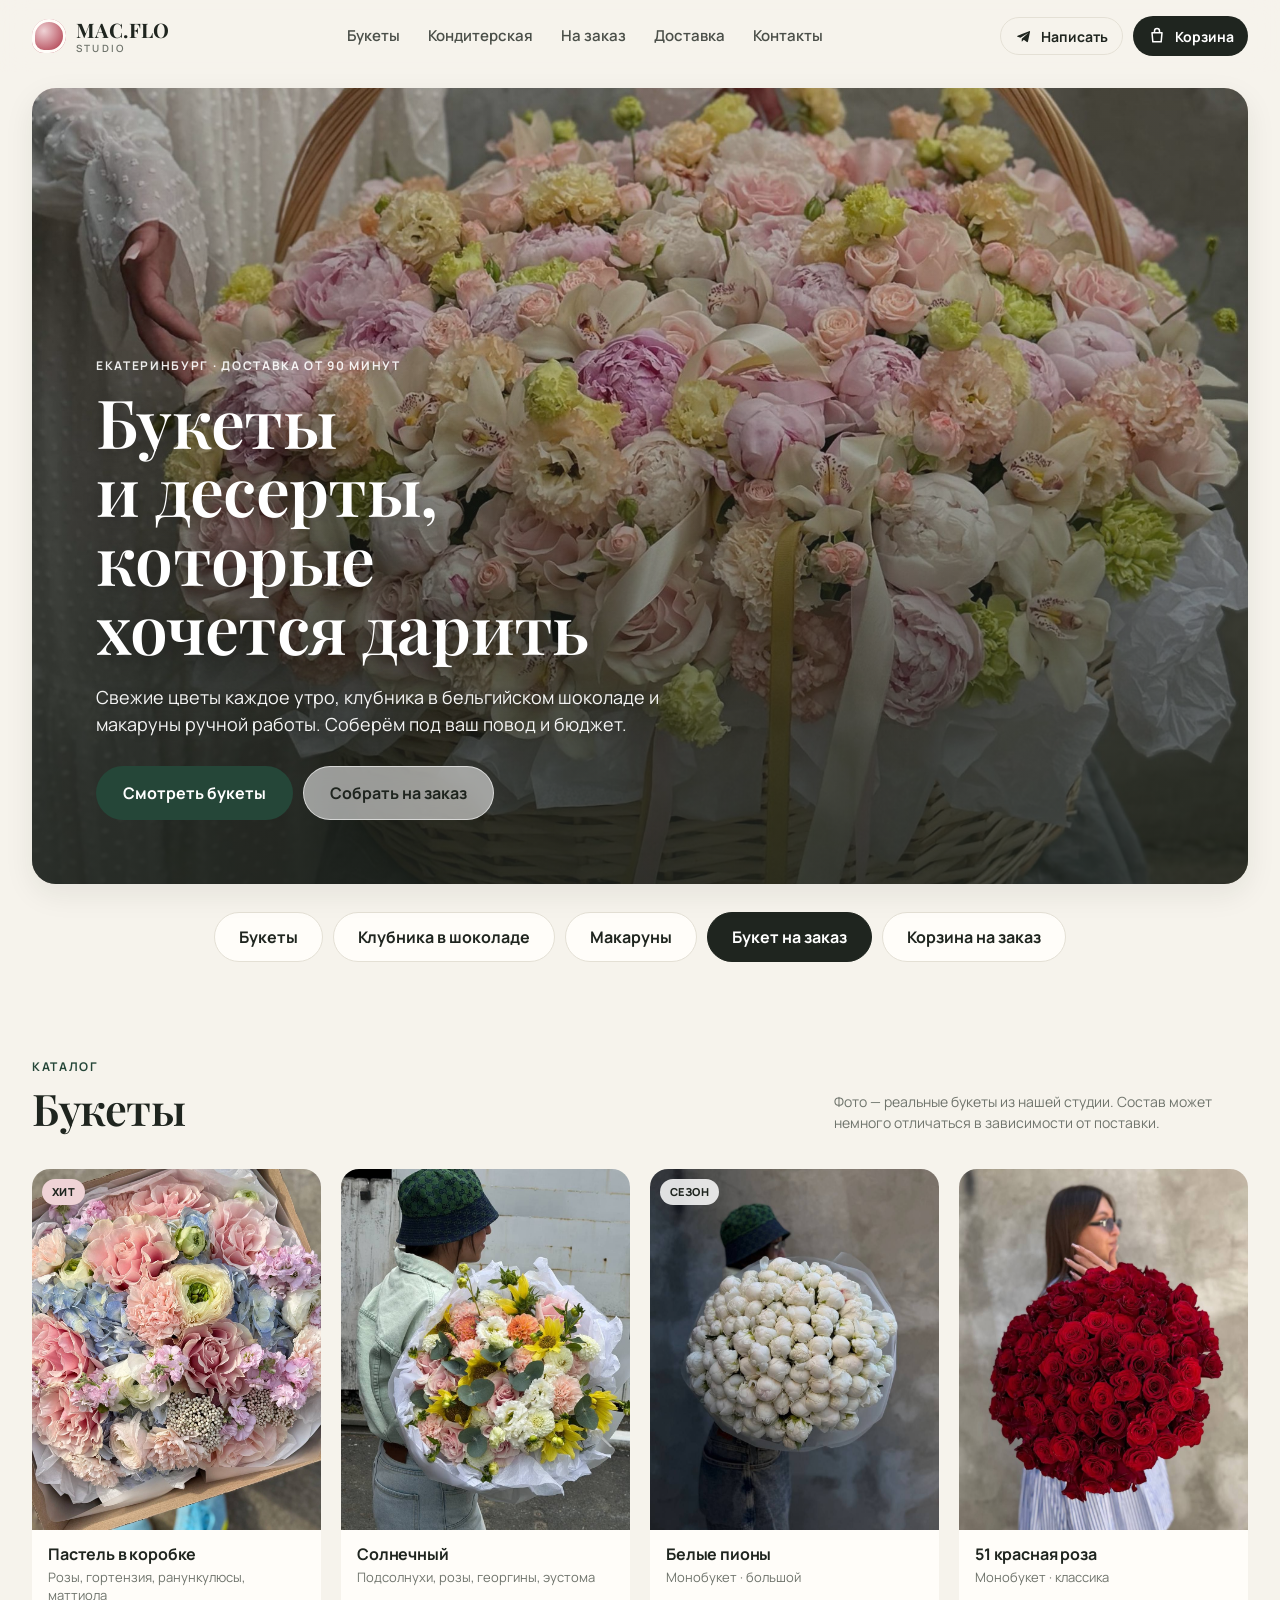
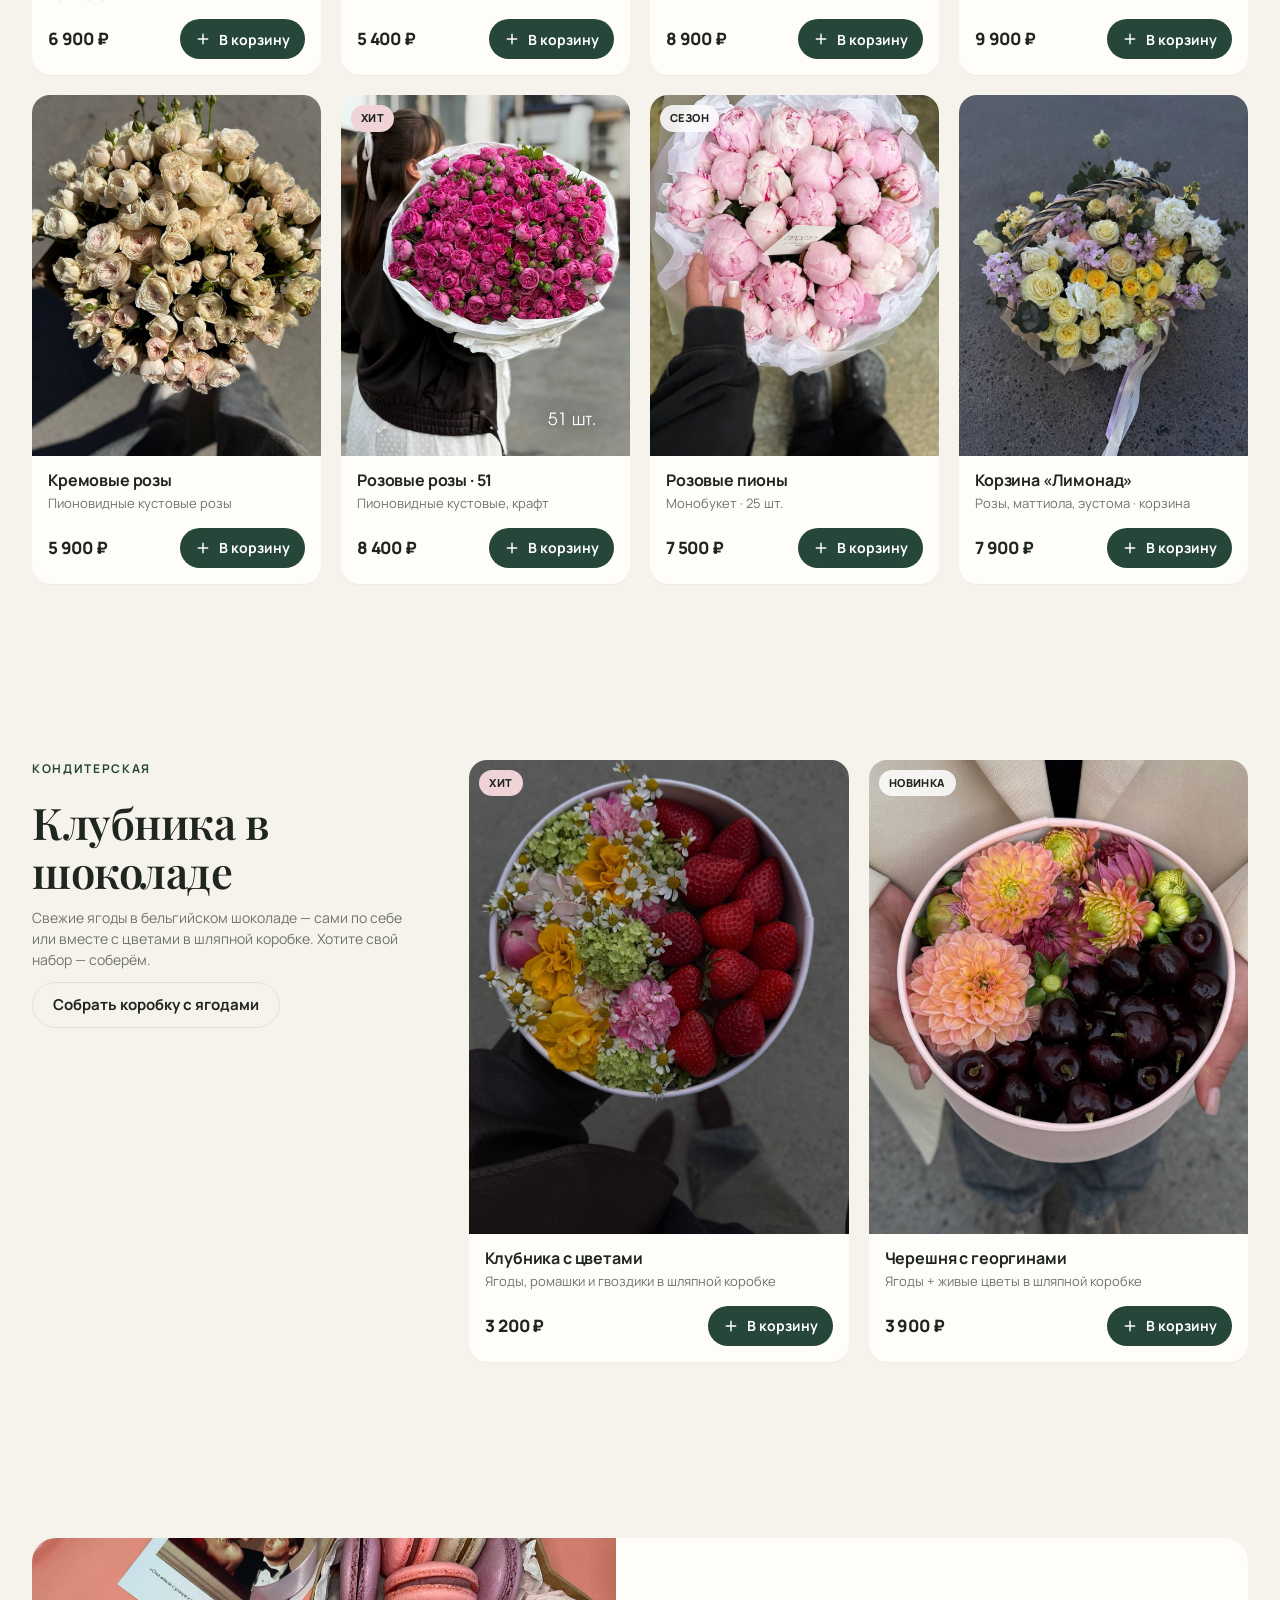
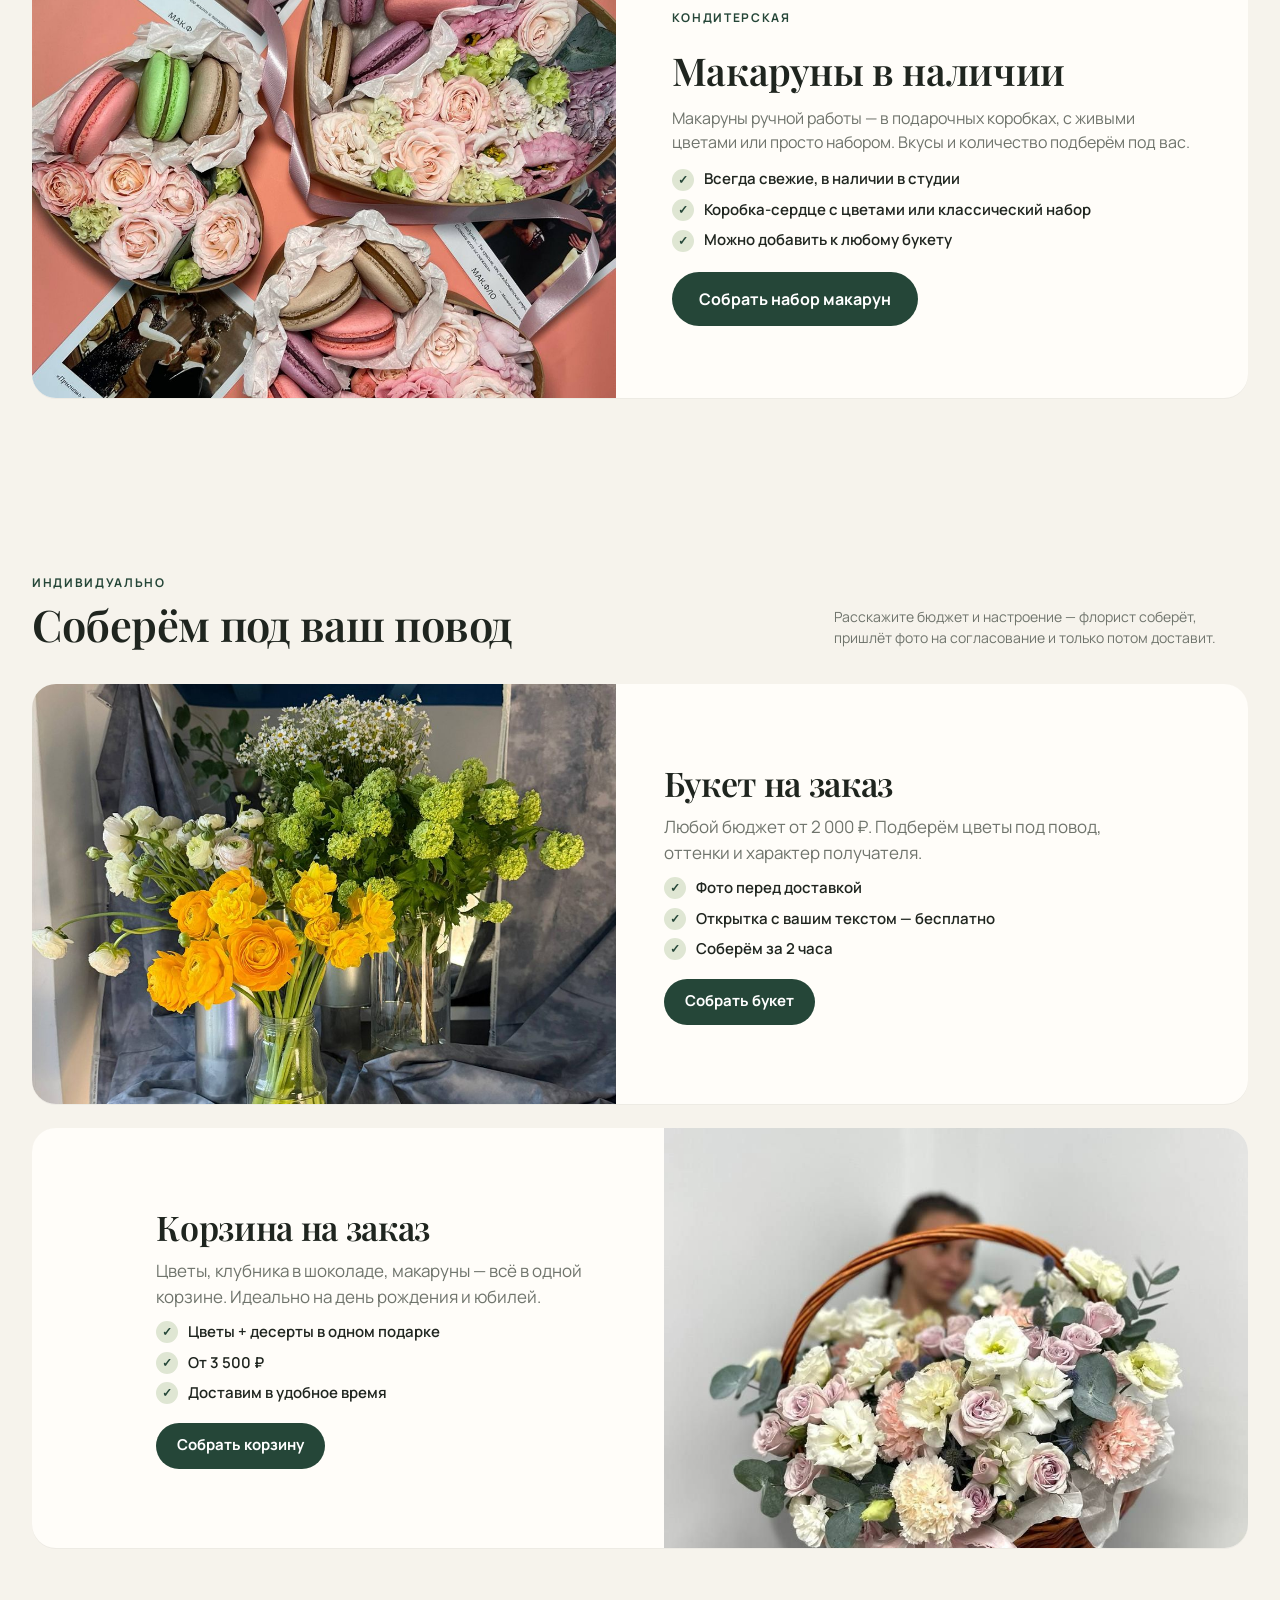
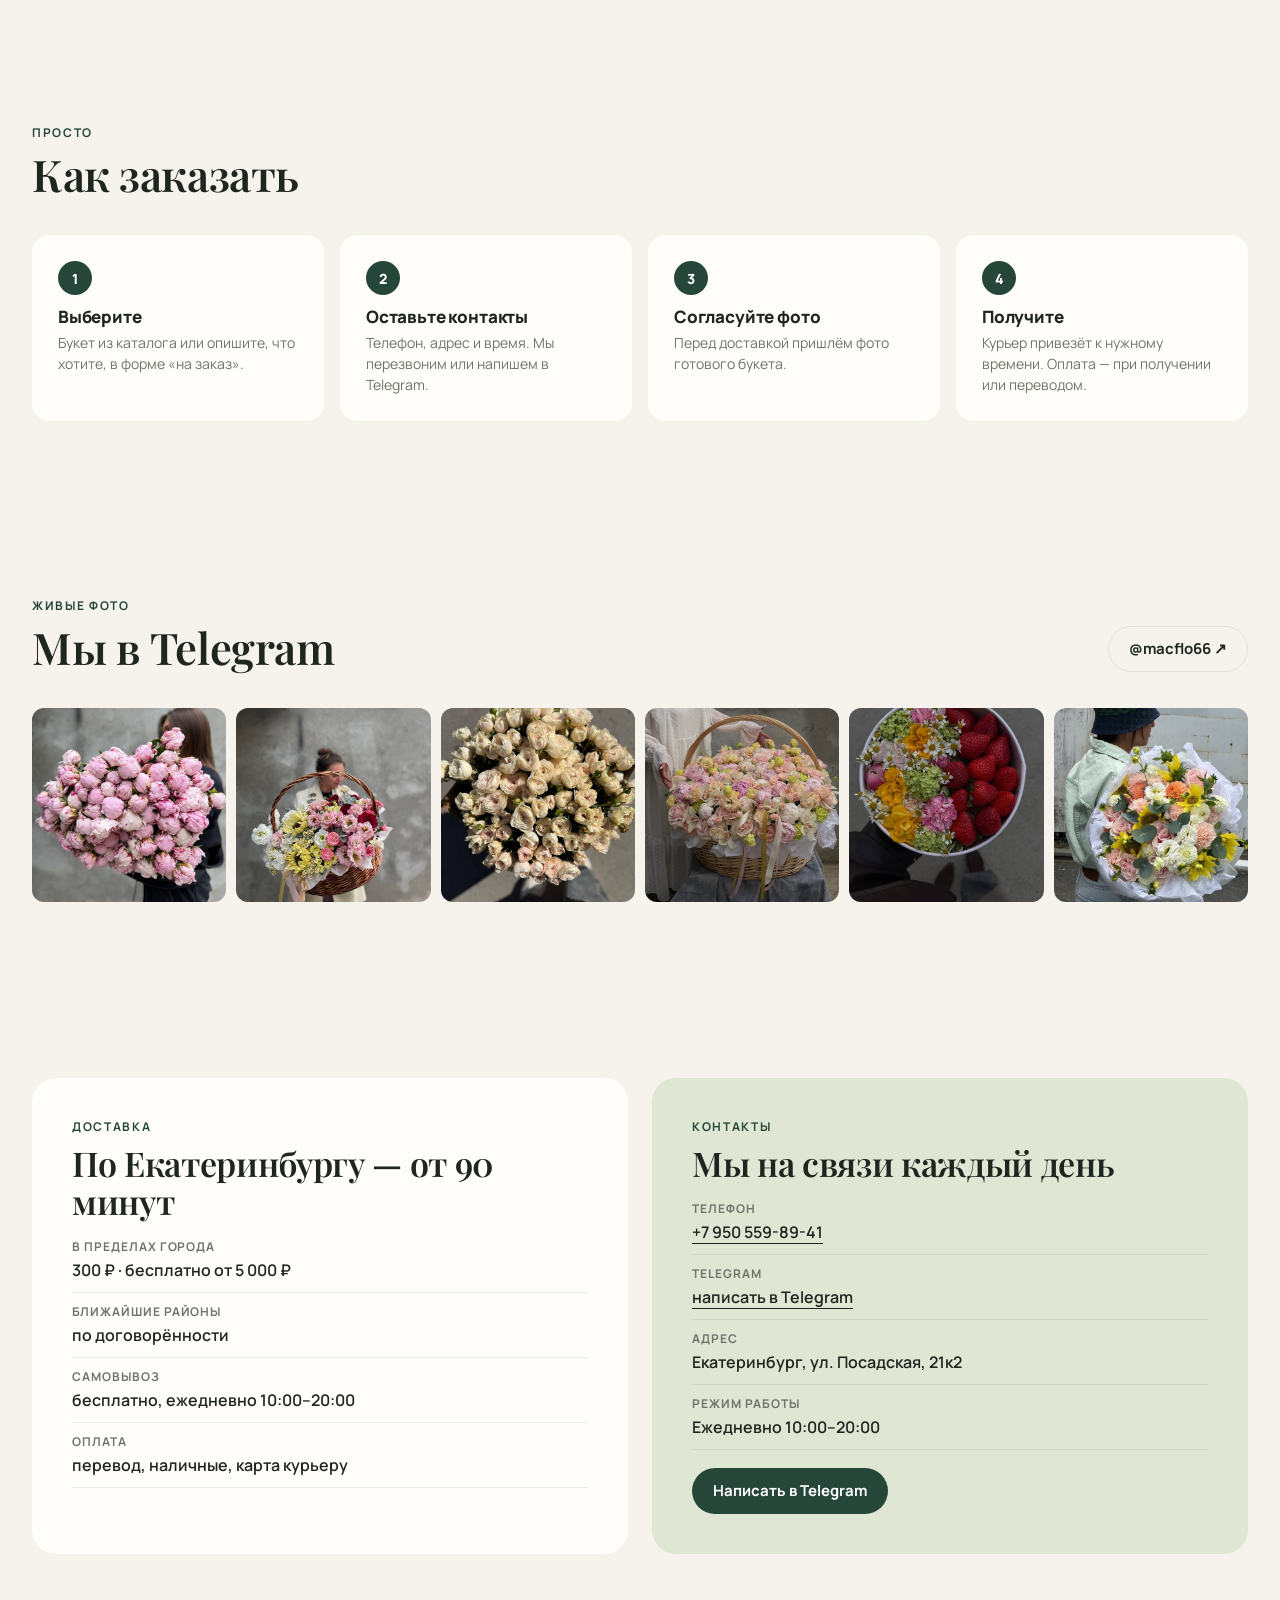
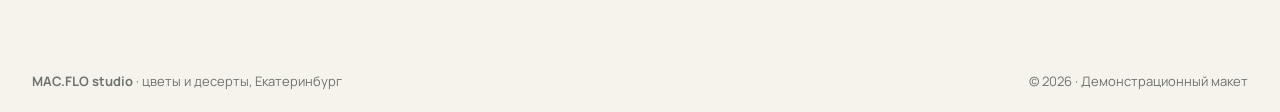
==== commit 9f3bf90e: "Адрес: Посадская, 21к2 Co-Authored-By: Claude Opus 5 <noreply@anthropic.com>" ====
--- a/site/index.html
+++ b/site/index.html
@@ -217,7 +217,7 @@
           <dl class="facts">
             <div><dt>Телефон</dt><dd><a href="tel:+79505598941">+7 950 559-89-41</a></dd></div>
             <div><dt>Telegram</dt><dd><a data-tg-link href="#" target="_blank" rel="noopener">написать в Telegram</a></dd></div>
-            <div><dt>Адрес</dt><dd>Екатеринбург, ул. Посадская, 21</dd></div>
+            <div><dt>Адрес</dt><dd>Екатеринбург, ул. Посадская, 21к2</dd></div>
             <div><dt>Режим работы</dt><dd>Ежедневно 10:00–20:00</dd></div>
           </dl>
           <a class="btn btn--primary" data-tg-link href="#" target="_blank" rel="noopener">Написать в Telegram</a>
